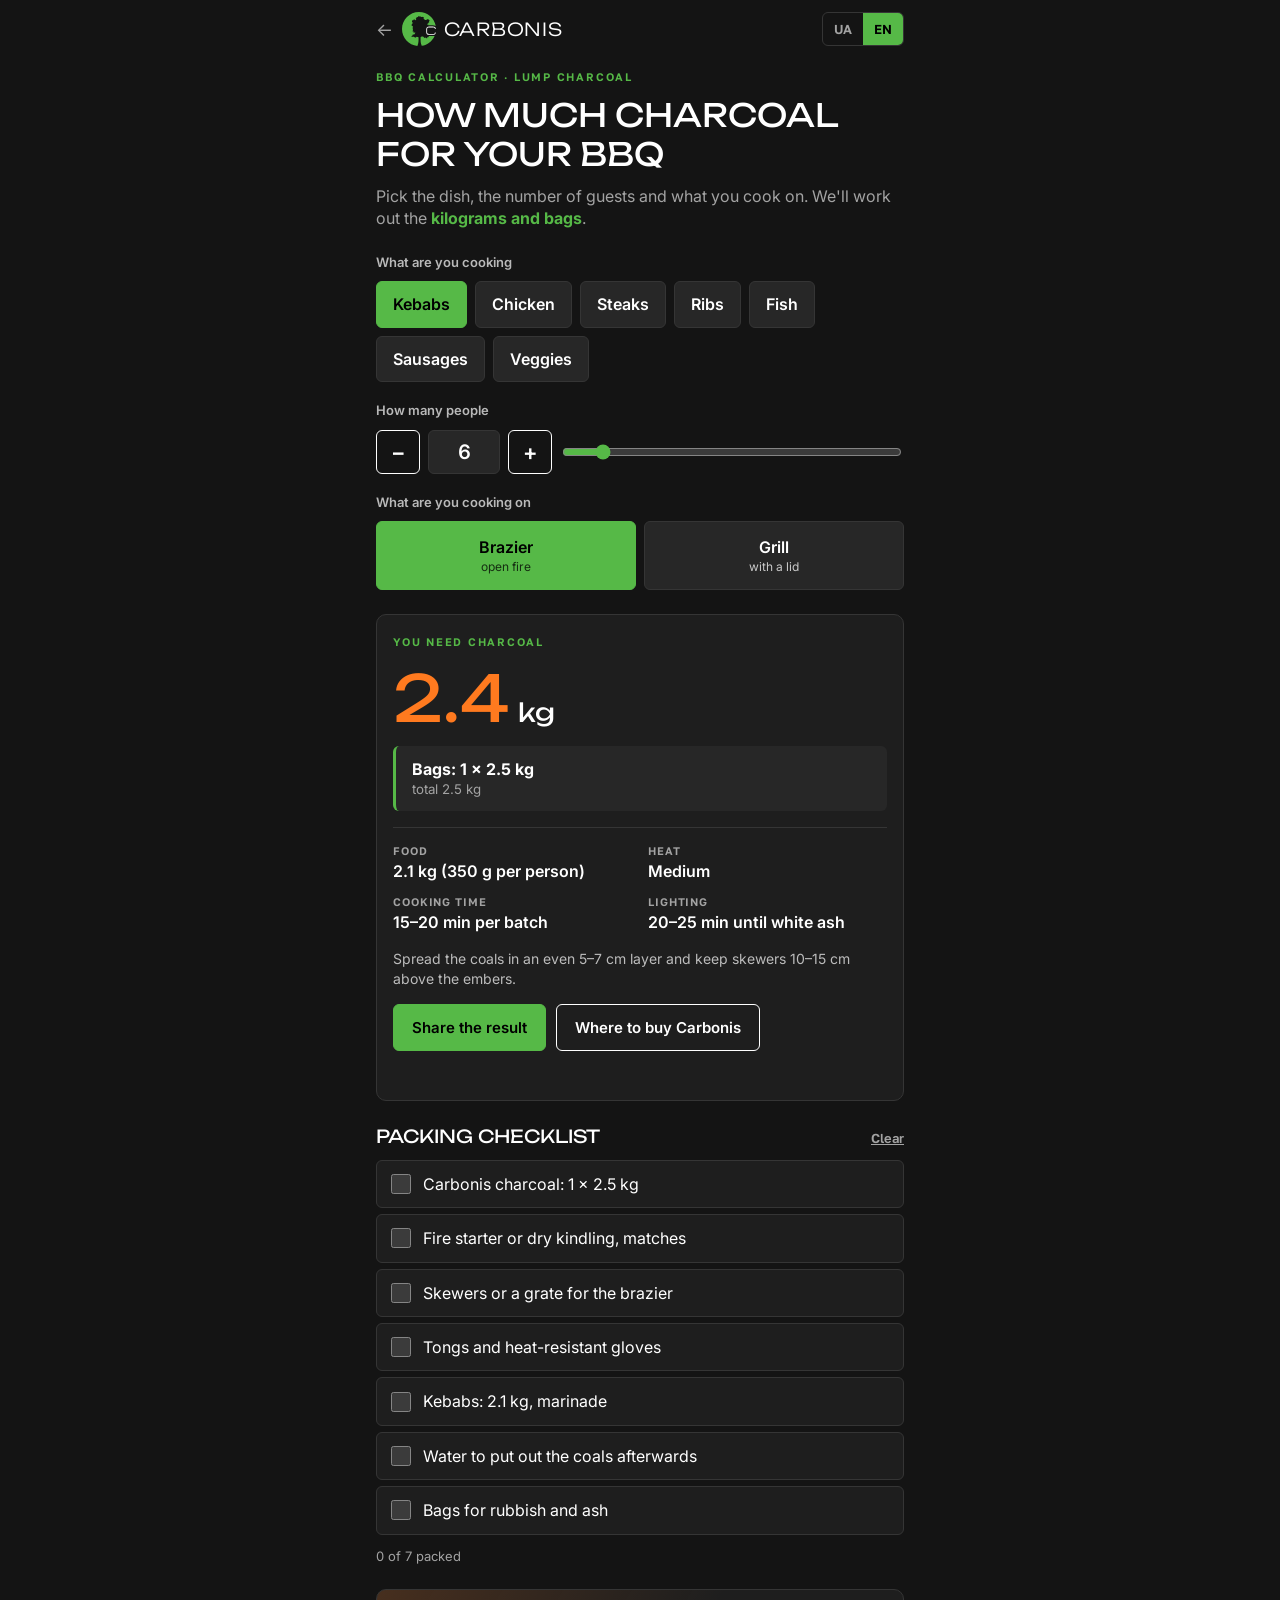
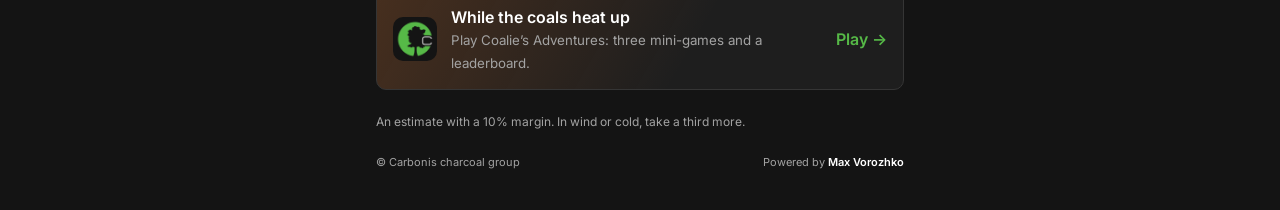
==== calculator/index.html @ e16a4e19 "Carbonis BBQ hub: calculator, three games, UA/EN, PWA and analytics - Hub page with the BBQ calculat" ====
<!doctype html>
<html lang="uk">
<head>
<meta charset="utf-8">
<meta name="viewport" content="width=device-width,initial-scale=1,viewport-fit=cover">
<title>BBQ-калькулятор Carbonis</title>
<meta name="description" content="Скільки деревного вугілля взяти на BBQ: кілограми, мішки Carbonis, жар, час і список, що взяти з собою.">
<meta name="theme-color" content="#141414">
<link rel="manifest" href="../manifest.webmanifest">
<link rel="icon" type="image/png" href="../assets/icons/favicon-64.png">
<link rel="apple-touch-icon" href="../assets/icons/apple-touch-icon.png">
<meta name="apple-mobile-web-app-capable" content="yes">
<meta name="apple-mobile-web-app-status-bar-style" content="black-translucent">
<meta name="apple-mobile-web-app-title" content="Carbonis BBQ">
<link rel="preconnect" href="https://fonts.googleapis.com">
<link rel="preconnect" href="https://fonts.gstatic.com" crossorigin>
<link rel="stylesheet" href="https://fonts.googleapis.com/css2?family=Inter:wght@400;500;600;700&family=Golos+Text:wght@400;600&family=Unbounded:wght@300;400&display=swap">
<style>
/* Carbonis design system: dark grill at night. One column: three questions, one answer card, then actions and a packing checklist.
   Single dark theme by choice (brand). */
:root {
  color-scheme: dark;
  --surface-page: #141414;
  --surface-card: #1e1e1e;
  --surface-raised: #272727;
  --line: #353535;
  --ink: #ffffff;
  --ink-soft: rgba(255, 255, 255, 0.7);
  --ink-muted: #a3a3a3;
  --brand-green: #56b947;
  --on-brand: #000000;
  --ember: #ff7a1f;
  --font-display: Unbounded, "Arial Black", sans-serif;
  --font-sans: Inter, "Golos Text", system-ui, sans-serif;
  --font-label: "Golos Text", system-ui, sans-serif;
  --radius-sm: 6px;
  --radius-md: 10px;
}
* { box-sizing: border-box; }
html, body { margin: 0; }
[hidden] { display: none !important; }
body { background: var(--surface-page); color: var(--ink); font: 400 16px/1.4 var(--font-sans); -webkit-tap-highlight-color: transparent; }
.wrap { max-width: 560px; margin: 0 auto; padding: calc(12px + env(safe-area-inset-top, 0px)) max(16px, env(safe-area-inset-right, 0px)) calc(40px + env(safe-area-inset-bottom, 0px)) max(16px, env(safe-area-inset-left, 0px)); display: flex; flex-direction: column; gap: 24px; }
.topbar { display: flex; align-items: center; gap: 10px; }
.back { display: inline-flex; align-items: center; gap: 8px; color: var(--ink); text-decoration: none; font: 300 18px var(--font-display); letter-spacing: .04em; }
.back img { width: 34px; height: 34px; }
.back span.arrow { font: 400 18px var(--font-sans); color: var(--ink-muted); }
.sp { flex: 1; }
.lang-switch { display: flex; border: 1px solid var(--line); border-radius: var(--radius-sm); overflow: hidden; }
.lang-switch button { appearance: none; background: transparent; border: 0; color: var(--ink-muted); font: 600 13px var(--font-label); padding: 8px 11px; cursor: pointer; }
.lang-switch button[aria-pressed="true"] { background: var(--brand-green); color: var(--on-brand); }
.head { display: flex; flex-direction: column; gap: 12px; }
.eyebrow { margin: 0; color: var(--brand-green); font: 600 11px/1.3 var(--font-label); letter-spacing: 0.16em; text-transform: uppercase; }
h1 { margin: 0; font: 400 clamp(26px, 7vw, 32px)/1.2 var(--font-display); text-transform: uppercase; text-wrap: balance; }
h2 { margin: 0; font: 400 18px/1.25 var(--font-display); text-transform: uppercase; }
.lead { margin: 0; color: var(--ink-muted); }
.lead b { color: var(--brand-green); }
form { display: flex; flex-direction: column; gap: 20px; }
fieldset { border: 0; padding: 0; margin: 0; min-width: 0; }
legend, .label { display: block; padding: 0; margin-bottom: 10px; font: 600 13px/1.35 var(--font-sans); color: var(--ink-soft); }
.chips { display: flex; flex-wrap: wrap; gap: 8px; }
.chips input, .seg input { position: absolute; opacity: 0; pointer-events: none; }
.chips label, .seg label { display: block; padding: 11px 16px; border: 1px solid var(--line); border-radius: var(--radius-sm); background: var(--surface-raised); font-weight: 600; cursor: pointer; user-select: none; }
.chips label:hover, .seg label:hover { border-color: var(--brand-green); }
.chips input:checked + label, .seg input:checked + label { background: var(--brand-green); border-color: var(--brand-green); color: var(--on-brand); }
.chips input:focus-visible + label, .seg input:focus-visible + label, button:focus-visible, a:focus-visible, input[type="range"]:focus-visible { outline: 2px solid var(--ink); outline-offset: 2px; }
input[type="number"]:focus-visible { outline: 2px solid var(--brand-green); outline-offset: 0; border-color: var(--brand-green); }
.seg { display: grid; grid-template-columns: 1fr 1fr; gap: 8px; }
.seg label { text-align: center; padding: 14px 10px; }
.seg small { display: block; font-weight: 400; font-size: 12px; opacity: 0.75; }
.people { display: flex; align-items: center; gap: 8px; }
.people button { width: 44px; height: 44px; flex: none; border: 1px solid var(--ink); border-radius: var(--radius-sm); background: transparent; color: var(--ink); font: 600 22px var(--font-sans); cursor: pointer; }
.people button:hover { background: var(--ink); color: var(--surface-page); }
.people input[type="number"] { width: 72px; height: 44px; flex: none; border: 1px solid var(--line); border-radius: var(--radius-sm); background: var(--surface-raised); color: var(--ink); font: 600 20px var(--font-sans); font-variant-numeric: tabular-nums; text-align: center; -moz-appearance: textfield; }
.people input[type="number"]::-webkit-outer-spin-button, .people input[type="number"]::-webkit-inner-spin-button { -webkit-appearance: none; margin: 0; }
.people input[type="range"] { flex: 1; min-width: 0; accent-color: var(--brand-green); }
.result { background: var(--surface-card); border: 1px solid var(--line); border-radius: var(--radius-md); padding: 20px 16px; display: flex; flex-direction: column; gap: 16px; }
.kg { margin: 0; font: 400 clamp(48px, 15vw, 64px)/1 var(--font-display); color: var(--ember); font-variant-numeric: tabular-nums; }
.kg b { font-weight: 400; }
.kg span { font-size: 0.4em; color: var(--ink); margin-left: 8px; }
.bags { margin: 0; padding: 12px 16px; border-radius: var(--radius-sm); background: var(--surface-raised); border-left: 3px solid var(--brand-green); font-weight: 700; }
.bags small { display: block; font-weight: 400; color: var(--ink-muted); }
.facts { display: grid; grid-template-columns: 1fr 1fr; gap: 12px 16px; margin: 0; padding-top: 16px; border-top: 1px solid var(--line); }
.facts div { min-width: 0; }
.facts dt { font: 600 11px/1.3 var(--font-label); letter-spacing: 0.08em; text-transform: uppercase; color: var(--ink-muted); margin-bottom: 2px; }
.facts dd { margin: 0; font-weight: 600; overflow-wrap: anywhere; }
.tip { margin: 0; font-size: 14px; color: var(--ink-soft); }
.actions { display: flex; flex-wrap: wrap; gap: 10px; }
.btn { display: inline-flex; align-items: center; justify-content: center; gap: 8px; border: 1px solid var(--brand-green); border-radius: var(--radius-sm); padding: 13px 18px; font: 600 15px var(--font-sans); text-decoration: none; color: var(--on-brand); background: var(--brand-green); cursor: pointer; }
.btn:hover { background: #68cc59; }
.btn.ghost { background: transparent; color: var(--ink); border-color: var(--ink); }
.btn.ghost:hover { background: rgba(255, 255, 255, .08); }
.toast { margin: 0; font-size: 13px; color: var(--brand-green); min-height: 1em; }
.check { display: flex; flex-direction: column; gap: 12px; }
.check .row { display: flex; align-items: baseline; justify-content: space-between; gap: 12px; }
.check .reset { appearance: none; background: none; border: 0; color: var(--ink-muted); font: 600 13px var(--font-label); text-decoration: underline; cursor: pointer; padding: 0; }
.check ul { list-style: none; margin: 0; padding: 0; display: flex; flex-direction: column; gap: 6px; }
.check li label { display: flex; align-items: center; gap: 12px; padding: 12px 14px; border: 1px solid var(--line); border-radius: var(--radius-sm); background: var(--surface-card); cursor: pointer; }
.check li input { width: 20px; height: 20px; flex: none; accent-color: var(--brand-green); margin: 0; }
.check li span { min-width: 0; overflow-wrap: anywhere; }
.check li input:checked + span { color: var(--ink-muted); text-decoration: line-through; }
.check .count { margin: 0; font-size: 13px; color: var(--ink-muted); }
.promo { display: flex; gap: 14px; align-items: center; padding: 16px; border: 1px solid var(--line); border-radius: var(--radius-md); background: linear-gradient(120deg, rgba(255, 122, 31, .18), rgba(255, 122, 31, 0) 60%), var(--surface-card); text-decoration: none; color: var(--ink); }
.promo:hover { border-color: var(--brand-green); }
.promo b { display: block; font-weight: 600; }
.promo small { color: var(--ink-muted); }
.promo .arrow { margin-left: auto; color: var(--brand-green); font-weight: 600; flex: none; }
.note { margin: 0; font-size: 12px; color: var(--ink-muted); }
.foot { margin: 0; font-size: 11px; color: var(--ink-muted); display: flex; flex-wrap: wrap; gap: 6px 16px; justify-content: space-between; }
.foot b { color: var(--ink); font-weight: 600; }
@media (max-width: 380px) { .facts { grid-template-columns: 1fr; } }
</style>
</head>
<body>
<main class="wrap">
  <div class="topbar">
    <a class="back" href="../" data-i18n-aria="home"><span class="arrow">←</span><img src="../assets/icons/badge.svg" alt="" width="34" height="34">CARBONIS</a>
    <div class="sp"></div>
    <div class="lang-switch" data-lang-switch></div>
  </div>

  <header class="head">
    <p class="eyebrow" data-i18n="eyebrow">BBQ-калькулятор · деревне вугілля</p>
    <h1 data-i18n="h1">Скільки вугілля взяти на BBQ</h1>
    <p class="lead" data-i18n-html="lead">Оберіть страву, кількість гостей і на чому готуєте. Ми порахуємо <b>кілограми і мішки</b>.</p>
  </header>

  <form id="calc" novalidate>
    <fieldset>
      <legend data-i18n="qDish">Що готуєте</legend>
      <div class="chips" id="dishes"></div>
    </fieldset>

    <div>
      <label class="label" for="people" data-i18n="qPeople">Скільки людей</label>
      <div class="people">
        <button type="button" id="minus" data-i18n-aria="less">−</button>
        <input type="number" id="people" min="1" max="50" value="6" inputmode="numeric">
        <button type="button" id="plus" data-i18n-aria="more">+</button>
        <input type="range" id="peopleRange" min="1" max="50" value="6" data-i18n-aria="qPeople">
      </div>
    </div>

    <fieldset>
      <legend data-i18n="qDevice">На чому готуєте</legend>
      <div class="seg">
        <div>
          <input type="radio" name="device" id="dev-mangal" value="mangal" checked>
          <label for="dev-mangal"><span data-i18n="mangal">Мангал</span><small data-i18n="mangalSub">відкритий жар</small></label>
        </div>
        <div>
          <input type="radio" name="device" id="dev-grill" value="grill">
          <label for="dev-grill"><span data-i18n="grill">Гриль</span><small data-i18n="grillSub">з кришкою</small></label>
        </div>
      </div>
    </fieldset>
  </form>

  <section class="result" aria-live="polite">
    <p class="eyebrow" data-i18n="need">Вам потрібно вугілля</p>
    <p class="kg"><b id="kg">0</b><span data-i18n="kgUnit">кг</span></p>
    <p class="bags"><span id="bags"></span><small id="bagsNote"></small></p>
    <dl class="facts">
      <div><dt data-i18n="fFood">Продуктів</dt><dd id="food"></dd></div>
      <div><dt data-i18n="fHeat">Жар</dt><dd id="heat"></dd></div>
      <div><dt data-i18n="fTime">Час готування</dt><dd id="time"></dd></div>
      <div><dt data-i18n="fLight">Розпал</dt><dd data-i18n="lightVal">20–25 хв до білого попелу</dd></div>
    </dl>
    <p class="tip" id="tip"></p>
    <div class="actions">
      <button type="button" class="btn" id="share" data-i18n="share">Поділитися розрахунком</button>
      <a class="btn ghost" id="buy" href="https://carbonis.com.ua/" target="_blank" rel="noopener" data-i18n="buy">Де купити Carbonis</a>
    </div>
    <p class="toast" id="toast" role="status"></p>
  </section>

  <section class="check" aria-labelledby="checkTitle">
    <div class="row">
      <h2 id="checkTitle" data-i18n="checkTitle">Що взяти з собою</h2>
      <button type="button" class="reset" id="checkReset" data-i18n="checkReset">Очистити</button>
    </div>
    <ul id="checklist"></ul>
    <p class="count" id="checkCount"></p>
  </section>

  <a class="promo" href="../game/">
    <img src="../assets/icons/icon-192.png" alt="" width="44" height="44" style="border-radius:10px">
    <span><b data-i18n="promoTitle">Поки розгорається жар</b><small data-i18n="promoTxt">Пограйте в «Пригоди Вуглинки»: три міні-гри і рейтинг гравців.</small></span>
    <span class="arrow" data-i18n="promoGo">Грати →</span>
  </a>

  <p class="note" data-i18n="note">Розрахунок орієнтовний, із запасом 10%. У вітер і холод беріть на третину більше.</p>
  <p class="foot"><span>© Carbonis charcoal group</span><span>Powered by <b>Max Vorozhko</b></span></p>
</main>

<script src="../js/common.js"></script>
<script>
(function () {
  'use strict';
  var C = window.Carbonis, t = C.t;

  // ---- Налаштування: усі норми та коефіцієнти тут ----
  var CONFIG = {
    reserve: 1.1,            // запас 10%
    bags: [10, 4, 2.5],      // фасування Carbonis, кг
    devices: {
      mangal: { k: 1.0,  min: 1.5, tip: { uk: "Розкладіть вугілля рівним шаром 5–7 см, шампури тримайте на висоті 10–15 см над жаром.", en: "Spread the coals in an even 5–7 cm layer and keep skewers 10–15 cm above the embers." } },
      grill:  { k: 0.75, min: 1.0, tip: { uk: "Зробіть дві зони: вугілля з одного боку, порожньо з іншого. Кришка береже жар і вугілля.", en: "Set up two zones: coals on one side, empty on the other. The lid saves heat and charcoal." } }
    },
    // portion: кг сирого продукту на людину; k: кг вугілля на 1 кг продукту (для мангала)
    dishes: [
      { id: "shashlik", name: { uk: "Шашлик", en: "Kebabs" },     portion: 0.35, k: 1.0, heat: { uk: "Середній", en: "Medium" },             time: { uk: "15–20 хв на партію", en: "15–20 min per batch" } },
      { id: "chicken",  name: { uk: "Курка", en: "Chicken" },     portion: 0.40, k: 1.0, heat: { uk: "Середній", en: "Medium" },             time: { uk: "25–35 хв", en: "25–35 min" } },
      { id: "steak",    name: { uk: "Стейки", en: "Steaks" },     portion: 0.30, k: 0.9, heat: { uk: "Сильний", en: "High" },                time: { uk: "6–10 хв", en: "6–10 min" } },
      { id: "ribs",     name: { uk: "Реберця", en: "Ribs" },      portion: 0.45, k: 1.5, heat: { uk: "Слабкий, довго", en: "Low and slow" }, time: { uk: "1,5–2 год", en: "1.5–2 h" } },
      { id: "fish",     name: { uk: "Риба", en: "Fish" },         portion: 0.35, k: 0.7, heat: { uk: "Середній", en: "Medium" },             time: { uk: "10–15 хв", en: "10–15 min" } },
      { id: "sausage",  name: { uk: "Ковбаски", en: "Sausages" }, portion: 0.25, k: 0.6, heat: { uk: "Середній", en: "Medium" },             time: { uk: "10–12 хв", en: "10–12 min" } },
      { id: "veg",      name: { uk: "Овочі", en: "Veggies" },     portion: 0.30, k: 0.5, heat: { uk: "Слабкий", en: "Low" },                 time: { uk: "8–12 хв", en: "8–12 min" } }
    ]
  };

  var DICT = {
    home: { uk: "На головну", en: "Home" },
    eyebrow: { uk: "BBQ-калькулятор · деревне вугілля", en: "BBQ calculator · lump charcoal" },
    h1: { uk: "Скільки вугілля взяти на BBQ", en: "How much charcoal for your BBQ" },
    lead: { uk: "Оберіть страву, кількість гостей і на чому готуєте. Ми порахуємо <b>кілограми і мішки</b>.", en: "Pick the dish, the number of guests and what you cook on. We'll work out the <b>kilograms and bags</b>." },
    qDish: { uk: "Що готуєте", en: "What are you cooking" },
    qPeople: { uk: "Скільки людей", en: "How many people" },
    less: { uk: "Менше людей", en: "Fewer people" },
    more: { uk: "Більше людей", en: "More people" },
    qDevice: { uk: "На чому готуєте", en: "What are you cooking on" },
    mangal: { uk: "Мангал", en: "Brazier" }, mangalSub: { uk: "відкритий жар", en: "open fire" },
    grill: { uk: "Гриль", en: "Grill" }, grillSub: { uk: "з кришкою", en: "with a lid" },
    need: { uk: "Вам потрібно вугілля", en: "You need charcoal" },
    kgUnit: { uk: "кг", en: "kg" },
    fFood: { uk: "Продуктів", en: "Food" }, fHeat: { uk: "Жар", en: "Heat" }, fTime: { uk: "Час готування", en: "Cooking time" }, fLight: { uk: "Розпал", en: "Lighting" },
    lightVal: { uk: "20–25 хв до білого попелу", en: "20–25 min until white ash" },
    share: { uk: "Поділитися розрахунком", en: "Share the result" },
    buy: { uk: "Де купити Carbonis", en: "Where to buy Carbonis" },
    copied: { uk: "Посилання скопійовано. Надішліть його друзям.", en: "Link copied. Send it to your friends." },
    copyFail: { uk: "Не вдалося скопіювати. Скопіюйте адресу сторінки вручну.", en: "Couldn't copy. Copy the page address manually." },
    checkTitle: { uk: "Що взяти з собою", en: "Packing checklist" },
    checkReset: { uk: "Очистити", en: "Clear" },
    promoTitle: { uk: "Поки розгорається жар", en: "While the coals heat up" },
    promoTxt: { uk: "Пограйте в «Пригоди Вуглинки»: три міні-гри і рейтинг гравців.", en: "Play Coalie’s Adventures: three mini-games and a leaderboard." },
    promoGo: { uk: "Грати →", en: "Play →" },
    note: { uk: "Розрахунок орієнтовний, із запасом 10%. У вітер і холод беріть на третину більше.", en: "An estimate with a 10% margin. In wind or cold, take a third more." }
  };

  // Список «що взяти»: id стабільні, щоб галочки зберігалися між візитами
  function checklistItems(r, deviceId, dish) {
    var items = [
      { id: "coal", text: { uk: "Вугілля Carbonis: " + bagText(r, "uk"), en: "Carbonis charcoal: " + bagText(r, "en") } },
      { id: "starter", text: { uk: "Розпалювач або сухі тріски, сірники", en: "Fire starter or dry kindling, matches" } },
      deviceId === "mangal"
        ? { id: "skewers", text: { uk: "Шампури або решітка для мангала", en: "Skewers or a grate for the brazier" } }
        : { id: "grate", text: { uk: "Щітка для решітки гриля", en: "Grill grate brush" } },
      { id: "tongs", text: { uk: "Щипці й термостійкі рукавиці", en: "Tongs and heat-resistant gloves" } },
      { id: "food", text: { uk: t(dish.name) + ": " + fmt(r.food, 1) + " кг, маринад", en: t(dish.name) + ": " + fmt(r.food, 1) + " kg, marinade" } }
    ];
    if (dish.id === "steak" || dish.id === "chicken" || dish.id === "ribs") items.push({ id: "thermo", text: { uk: "Термометр для м'яса", en: "Meat thermometer" } });
    items.push({ id: "water", text: { uk: "Вода, щоб загасити жар після готування", en: "Water to put out the coals afterwards" } });
    items.push({ id: "bags", text: { uk: "Пакети для сміття й попелу", en: "Bags for rubbish and ash" } });
    return items;
  }

  function fmt(n, digits) {
    var s = n.toFixed(digits);
    return C.lang === "en" ? s : s.replace(".", ",");
  }

  // Мішки, що покривають потребу: мінімум надлишку, але без купи дрібних мішків
  function pickBags(need) {
    var sizes = CONFIG.bags, best = null;
    var maxBig = Math.ceil(need / sizes[0]);
    for (var a = 0; a <= maxBig; a++) {
      for (var b = 0; b <= 3; b++) {
        for (var c = 0; c <= 4; c++) {
          var total = a * sizes[0] + b * sizes[1] + c * sizes[2];
          var count = a + b + c;
          if (count === 0 || total < need - 1e-9) continue;
          var score = total + 0.5 * count; // зайвий мішок "коштує" як 0,5 кг надлишку
          if (!best || score < best.score - 1e-9) {
            best = { total: total, count: count, counts: [a, b, c], score: score };
          }
        }
      }
    }
    return best;
  }

  function calculate(dish, people, deviceId) {
    var device = CONFIG.devices[deviceId];
    var food = dish.portion * people;
    var raw = Math.max(device.min, food * dish.k * device.k);
    var need = Math.ceil(raw * CONFIG.reserve * 10) / 10;
    return { food: food, need: need, bags: pickBags(need), device: device };
  }

  function bagText(r, l) {
    var kg = l === "en" ? " kg" : " кг", parts = [];
    r.bags.counts.forEach(function (n, i) {
      if (n > 0) {
        var s = String(CONFIG.bags[i]);
        parts.push(n + " × " + (l === "en" ? s : s.replace(".", ",")) + kg);
      }
    });
    return parts.join(" + ");
  }

  var dishesEl = document.getElementById("dishes");
  CONFIG.dishes.forEach(function (d, i) {
    var wrap = document.createElement("div");
    var input = document.createElement("input");
    input.type = "radio"; input.name = "dish"; input.id = "dish-" + d.id; input.value = d.id;
    if (i === 0) input.checked = true;
    var label = document.createElement("label");
    label.htmlFor = input.id; label.dataset.dish = d.id;
    wrap.appendChild(input); wrap.appendChild(label);
    dishesEl.appendChild(wrap);
  });

  var peopleEl = document.getElementById("people");
  var rangeEl = document.getElementById("peopleRange");

  // Стан із посилання: ?dish=steak&people=8&device=grill
  (function fromUrl() {
    var q = new URLSearchParams(location.search);
    var d = q.get("dish"), p = parseInt(q.get("people"), 10), dev = q.get("device");
    if (d && document.getElementById("dish-" + d)) document.getElementById("dish-" + d).checked = true;
    if (!isNaN(p)) { p = Math.min(50, Math.max(1, p)); peopleEl.value = p; rangeEl.value = p; }
    if (dev && document.getElementById("dev-" + dev)) document.getElementById("dev-" + dev).checked = true;
  })();

  function getPeople() {
    var n = parseInt(peopleEl.value, 10);
    if (isNaN(n)) n = 1;
    return Math.min(50, Math.max(1, n));
  }
  function state() {
    var dishId = document.querySelector('input[name="dish"]:checked').value;
    var deviceId = document.querySelector('input[name="device"]:checked').value;
    return { dishId: dishId, deviceId: deviceId, people: getPeople(), dish: CONFIG.dishes.filter(function (d) { return d.id === dishId; })[0] };
  }

  var checked = C.store.get("calc.checked", {});
  function renderChecklist(r, s) {
    var ul = document.getElementById("checklist");
    ul.textContent = "";
    var items = checklistItems(r, s.deviceId, s.dish), done = 0;
    items.forEach(function (it) {
      var li = document.createElement("li"), label = document.createElement("label"), box = document.createElement("input"), span = document.createElement("span");
      box.type = "checkbox"; box.checked = !!checked[it.id]; if (box.checked) done++;
      box.addEventListener("change", function () { checked[it.id] = box.checked; C.store.set("calc.checked", checked); render(); });
      span.textContent = t(it.text);
      label.appendChild(box); label.appendChild(span); li.appendChild(label); ul.appendChild(li);
    });
    document.getElementById("checkCount").textContent = C.lang === "en"
      ? done + " of " + items.length + " packed"
      : "Зібрано " + done + " з " + items.length;
  }

  function render() {
    var s = state(), r = calculate(s.dish, s.people, s.deviceId);
    document.querySelectorAll("#dishes label").forEach(function (l) {
      l.textContent = t(CONFIG.dishes.filter(function (d) { return d.id === l.dataset.dish; })[0].name);
    });
    document.getElementById("kg").textContent = fmt(r.need, 1);
    document.getElementById("bags").textContent = (C.lang === "en" ? "Bags: " : "Мішки: ") + bagText(r, C.lang);
    var tot = r.bags.total, totS = tot % 1 ? fmt(tot, 1) : String(tot);
    document.getElementById("bagsNote").textContent = C.lang === "en" ? "total " + totS + " kg" : "разом " + totS + " кг";
    document.getElementById("food").textContent = C.lang === "en"
      ? fmt(r.food, 1) + " kg (" + Math.round(s.dish.portion * 1000) + " g per person)"
      : fmt(r.food, 1) + " кг (" + Math.round(s.dish.portion * 1000) + " г на людину)";
    document.getElementById("heat").textContent = t(s.dish.heat);
    document.getElementById("time").textContent = t(s.dish.time);
    document.getElementById("tip").textContent = t(r.device.tip);
    renderChecklist(r, s);
    // Адреса сторінки = поточний розрахунок, щоб ним було легко поділитися
    var q = new URLSearchParams({ dish: s.dishId, people: String(s.people), device: s.deviceId });
    history.replaceState(null, "", "?" + q.toString());
    lastText = (C.lang === "en"
      ? "Carbonis BBQ: " + t(s.dish.name) + " for " + s.people + " people needs " + fmt(r.need, 1) + " kg of charcoal (" + bagText(r, "en") + ")."
      : "Carbonis BBQ: " + t(s.dish.name).toLowerCase() + " на " + s.people + " осіб, потрібно " + fmt(r.need, 1) + " кг вугілля (" + bagText(r, "uk") + ").");
  }
  var lastText = "";

  function setPeople(n) {
    n = Math.min(50, Math.max(1, n));
    peopleEl.value = n; rangeEl.value = n;
    render();
  }

  document.getElementById("minus").addEventListener("click", function () { setPeople(getPeople() - 1); });
  document.getElementById("plus").addEventListener("click", function () { setPeople(getPeople() + 1); });
  rangeEl.addEventListener("input", function () { setPeople(parseInt(rangeEl.value, 10)); });
  peopleEl.addEventListener("input", function () { rangeEl.value = getPeople(); render(); });
  peopleEl.addEventListener("blur", function () { setPeople(getPeople()); });
  document.getElementById("calc").addEventListener("change", render);
  document.getElementById("calc").addEventListener("submit", function (e) { e.preventDefault(); });

  var toast = document.getElementById("toast"), toastTimer = 0;
  function say(msg) { toast.textContent = msg; clearTimeout(toastTimer); toastTimer = setTimeout(function () { toast.textContent = ""; }, 4000); }
  document.getElementById("share").addEventListener("click", function () {
    var url = location.href;
    C.event("calc-share", "Калькулятор: поділились");
    if (navigator.share) {
      navigator.share({ title: "Carbonis BBQ", text: lastText, url: url }).catch(function () {});
      return;
    }
    if (navigator.clipboard && navigator.clipboard.writeText) {
      navigator.clipboard.writeText(lastText + " " + url).then(function () { say(t(DICT.copied)); }, function () { say(t(DICT.copyFail)); });
    } else say(t(DICT.copyFail));
  });
  document.getElementById("buy").addEventListener("click", function () { C.event("calc-buy", "Калькулятор: де купити"); });
  document.getElementById("checkReset").addEventListener("click", function () { checked = {}; C.store.set("calc.checked", checked); render(); });

  function paint() {
    C.applyDict(DICT);
    document.title = C.lang === "en" ? "Carbonis BBQ calculator" : "BBQ-калькулятор Carbonis";
    document.getElementById("buy").href = C.siteUrl();
    render();
  }
  C.onLang(paint);
  paint();
  C.autoOfferInstall = true;
  setTimeout(function () { C.offerInstall(); }, 8000);
})();
</script>
</body>
</html>
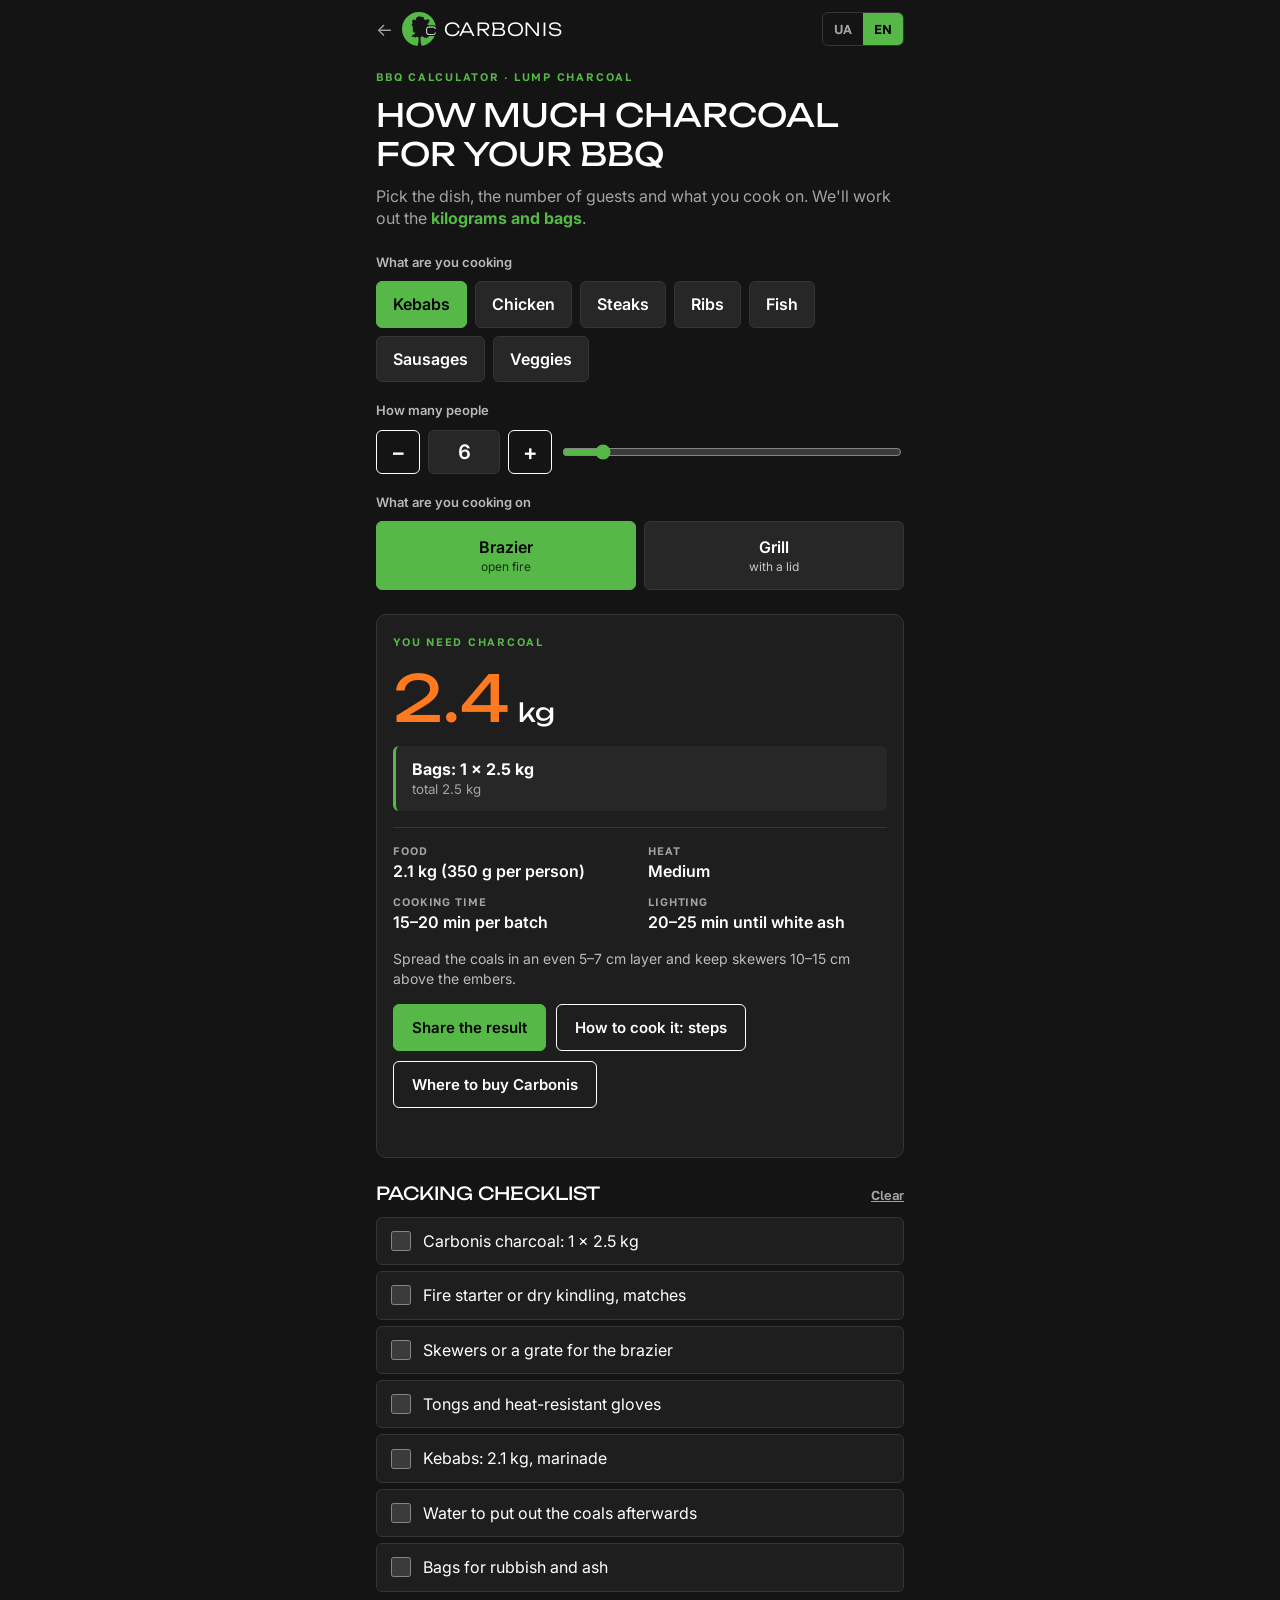
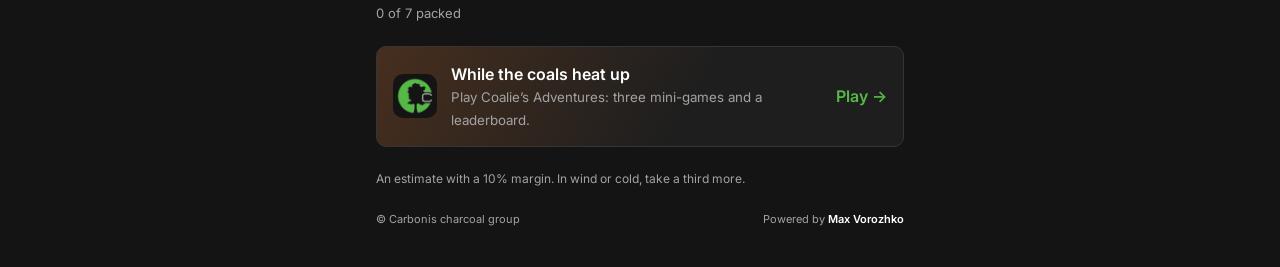
==== commit fee0ec71: "Add cooking guide: step-by-step kamado and brazier instructions - guide/: pick a dish and grill, get" ====
--- a/calculator/index.html
+++ b/calculator/index.html
@@ -169,6 +169,7 @@
     <p class="tip" id="tip"></p>
     <div class="actions">
       <button type="button" class="btn" id="share" data-i18n="share">Поділитися розрахунком</button>
+      <a class="btn ghost" id="howto" href="../guide/" data-i18n="howto">Як приготувати: кроки</a>
       <a class="btn ghost" id="buy" href="https://carbonis.com.ua/" target="_blank" rel="noopener" data-i18n="buy">Де купити Carbonis</a>
     </div>
     <p class="toast" id="toast" role="status"></p>
@@ -237,6 +238,7 @@
     lightVal: { uk: "20–25 хв до білого попелу", en: "20–25 min until white ash" },
     share: { uk: "Поділитися розрахунком", en: "Share the result" },
     buy: { uk: "Де купити Carbonis", en: "Where to buy Carbonis" },
+    howto: { uk: "Як приготувати: кроки", en: "How to cook it: steps" },
     copied: { uk: "Посилання скопійовано. Надішліть його друзям.", en: "Link copied. Send it to your friends." },
     copyFail: { uk: "Не вдалося скопіювати. Скопіюйте адресу сторінки вручну.", en: "Couldn't copy. Copy the page address manually." },
     checkTitle: { uk: "Що взяти з собою", en: "Packing checklist" },
@@ -376,6 +378,7 @@
     document.getElementById("time").textContent = t(s.dish.time);
     document.getElementById("tip").textContent = t(r.device.tip);
     renderChecklist(r, s);
+    document.getElementById("howto").href = "../guide/?dish=" + s.dishId + "&device=" + (s.deviceId === "grill" ? "kamado" : "mangal");
     // Адреса сторінки = поточний розрахунок, щоб ним було легко поділитися
     var q = new URLSearchParams({ dish: s.dishId, people: String(s.people), device: s.deviceId });
     history.replaceState(null, "", "?" + q.toString());
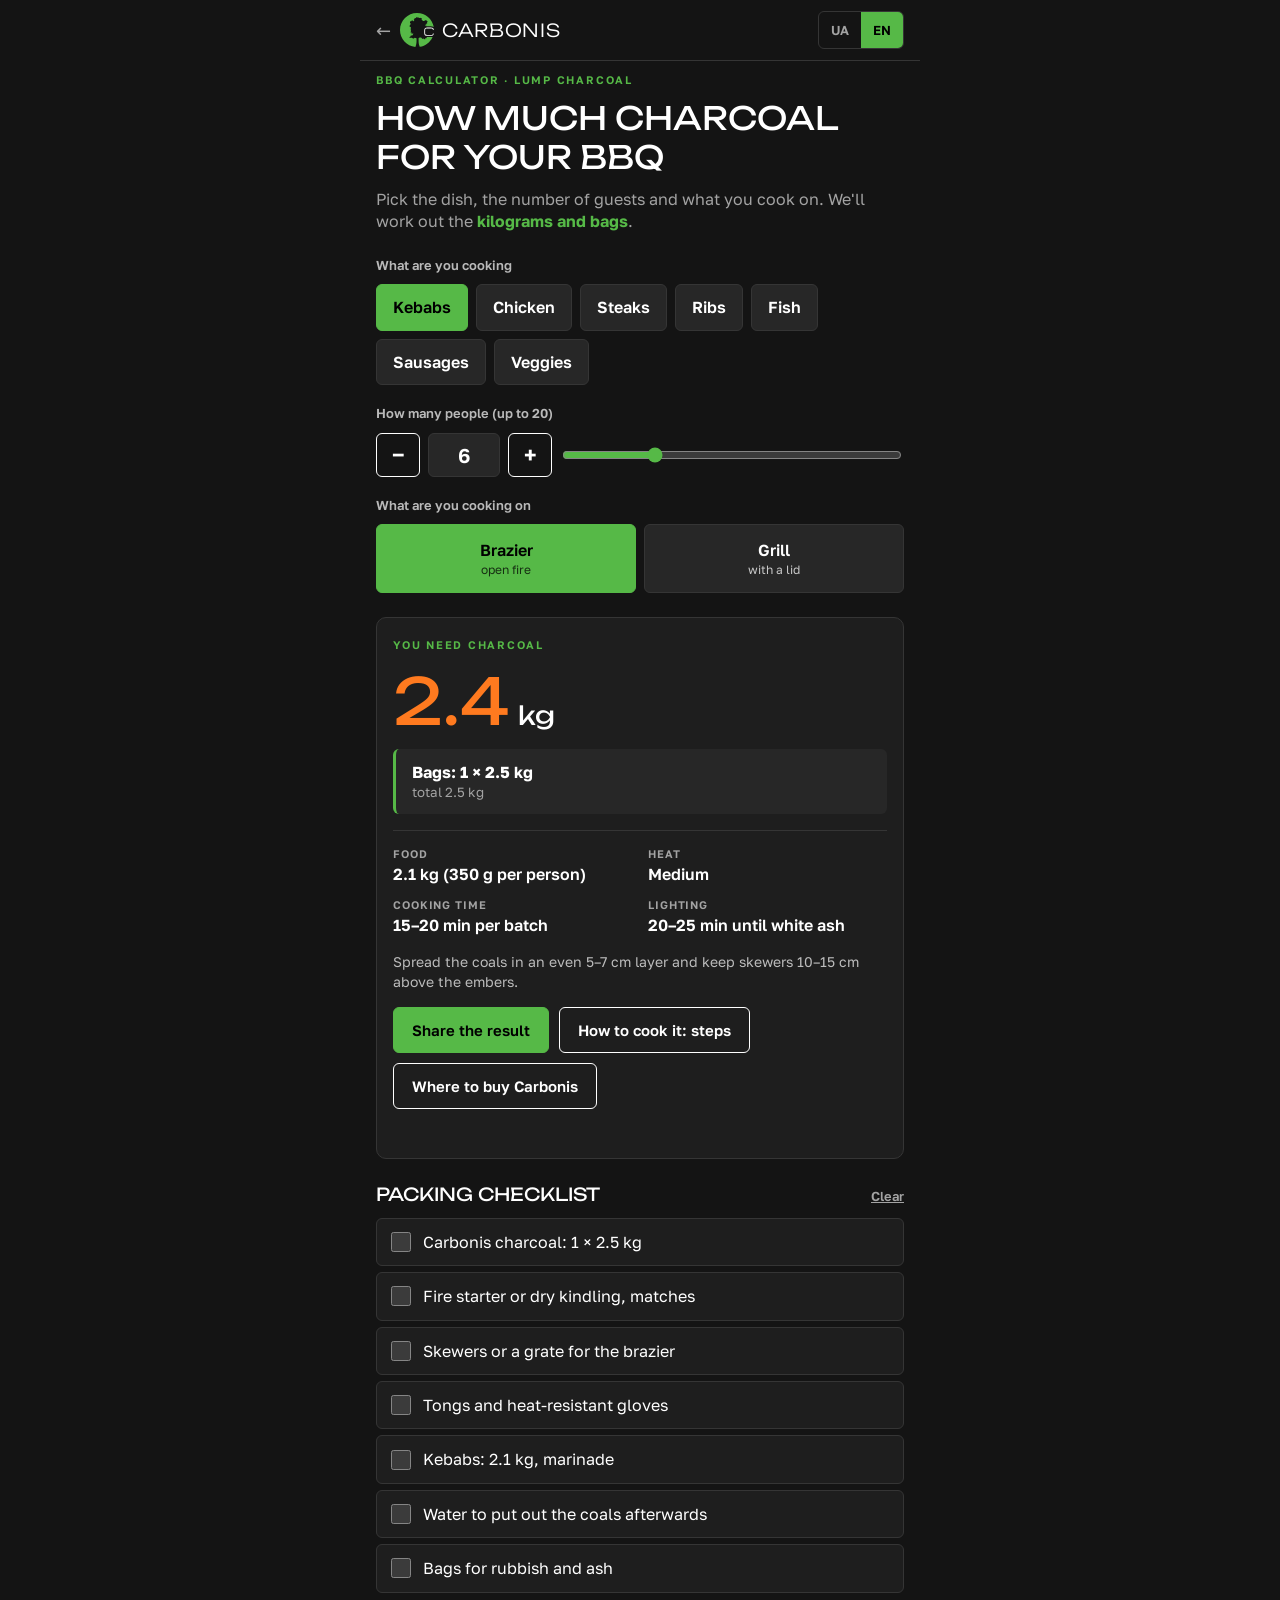
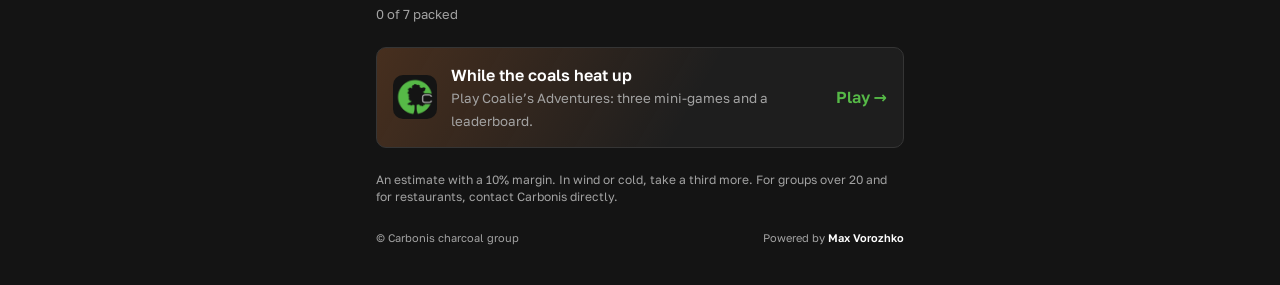
==== commit 5224373c: "Simplify front page to a section menu; cap calculator at 20; phone layout fixes - Front page: three " ====
--- a/calculator/index.html
+++ b/calculator/index.html
@@ -10,11 +10,9 @@
 <link rel="icon" type="image/png" href="../assets/icons/favicon-64.png">
 <link rel="apple-touch-icon" href="../assets/icons/apple-touch-icon.png">
 <meta name="apple-mobile-web-app-capable" content="yes">
-<meta name="apple-mobile-web-app-status-bar-style" content="black-translucent">
+<meta name="apple-mobile-web-app-status-bar-style" content="black">
 <meta name="apple-mobile-web-app-title" content="Carbonis BBQ">
-<link rel="preconnect" href="https://fonts.googleapis.com">
-<link rel="preconnect" href="https://fonts.gstatic.com" crossorigin>
-<link rel="stylesheet" href="https://fonts.googleapis.com/css2?family=Inter:wght@400;500;600;700&family=Golos+Text:wght@400;600&family=Unbounded:wght@300;400&display=swap">
+<link rel="stylesheet" href="../assets/fonts/fonts.css">
 <style>
 /* Carbonis design system: dark grill at night. One column: three questions, one answer card, then actions and a packing checklist.
    Single dark theme by choice (brand). */
@@ -31,7 +29,7 @@
   --on-brand: #000000;
   --ember: #ff7a1f;
   --font-display: Unbounded, "Arial Black", sans-serif;
-  --font-sans: Inter, "Golos Text", system-ui, sans-serif;
+  --font-sans: "Golos Text", system-ui, sans-serif;
   --font-label: "Golos Text", system-ui, sans-serif;
   --radius-sm: 6px;
   --radius-md: 10px;
@@ -40,14 +38,14 @@
 html, body { margin: 0; }
 [hidden] { display: none !important; }
 body { background: var(--surface-page); color: var(--ink); font: 400 16px/1.4 var(--font-sans); -webkit-tap-highlight-color: transparent; }
-.wrap { max-width: 560px; margin: 0 auto; padding: calc(12px + env(safe-area-inset-top, 0px)) max(16px, env(safe-area-inset-right, 0px)) calc(40px + env(safe-area-inset-bottom, 0px)) max(16px, env(safe-area-inset-left, 0px)); display: flex; flex-direction: column; gap: 24px; }
-.topbar { display: flex; align-items: center; gap: 10px; }
-.back { display: inline-flex; align-items: center; gap: 8px; color: var(--ink); text-decoration: none; font: 300 18px var(--font-display); letter-spacing: .04em; }
+.wrap { max-width: 560px; margin: 0 auto; padding: 0 max(16px, env(safe-area-inset-right, 0px)) calc(40px + env(safe-area-inset-bottom, 0px)) max(16px, env(safe-area-inset-left, 0px)); display: flex; flex-direction: column; gap: 24px; }
+.topbar { display: flex; align-items: center; gap: 10px; position: sticky; top: 0; z-index: 20; background: var(--surface-page); margin: 0 calc(-1 * max(16px, env(safe-area-inset-left, 0px))) -12px; padding: calc(8px + env(safe-area-inset-top, 0px)) max(16px, env(safe-area-inset-right, 0px)) 8px max(16px, env(safe-area-inset-left, 0px)); border-bottom: 1px solid var(--line); }
+.back { display: inline-flex; align-items: center; gap: 8px; min-height: 44px; padding-right: 12px; color: var(--ink); text-decoration: none; font: 300 18px var(--font-display); letter-spacing: .04em; }
 .back img { width: 34px; height: 34px; }
 .back span.arrow { font: 400 18px var(--font-sans); color: var(--ink-muted); }
 .sp { flex: 1; }
 .lang-switch { display: flex; border: 1px solid var(--line); border-radius: var(--radius-sm); overflow: hidden; }
-.lang-switch button { appearance: none; background: transparent; border: 0; color: var(--ink-muted); font: 600 13px var(--font-label); padding: 8px 11px; cursor: pointer; }
+.lang-switch button { appearance: none; background: transparent; border: 0; color: var(--ink-muted); font: 600 13px var(--font-label); padding: 10px 12px; cursor: pointer; }
 .lang-switch button[aria-pressed="true"] { background: var(--brand-green); color: var(--on-brand); }
 .head { display: flex; flex-direction: column; gap: 12px; }
 .eyebrow { margin: 0; color: var(--brand-green); font: 600 11px/1.3 var(--font-label); letter-spacing: 0.16em; text-transform: uppercase; }
@@ -102,6 +100,9 @@
 .check .count { margin: 0; font-size: 13px; color: var(--ink-muted); }
 .promo { display: flex; gap: 14px; align-items: center; padding: 16px; border: 1px solid var(--line); border-radius: var(--radius-md); background: linear-gradient(120deg, rgba(255, 122, 31, .18), rgba(255, 122, 31, 0) 60%), var(--surface-card); text-decoration: none; color: var(--ink); }
 .promo:hover { border-color: var(--brand-green); }
+.promo > span:not(.arrow) { flex: 1; min-width: 0; }
+.promo .arrow { white-space: nowrap; }
+@media (max-width: 420px) { .promo { flex-wrap: wrap; } .promo > span:not(.arrow) { flex-basis: 60%; } .promo .arrow { margin-left: 58px; } }
 .promo b { display: block; font-weight: 600; }
 .promo small { color: var(--ink-muted); }
 .promo .arrow { margin-left: auto; color: var(--brand-green); font-weight: 600; flex: none; }
@@ -132,12 +133,12 @@
     </fieldset>
 
     <div>
-      <label class="label" for="people" data-i18n="qPeople">Скільки людей</label>
+      <label class="label" for="people" data-i18n="qPeople">Скільки людей (до 20)</label>
       <div class="people">
         <button type="button" id="minus" data-i18n-aria="less">−</button>
-        <input type="number" id="people" min="1" max="50" value="6" inputmode="numeric">
+        <input type="number" id="people" min="1" max="20" value="6" inputmode="numeric">
         <button type="button" id="plus" data-i18n-aria="more">+</button>
-        <input type="range" id="peopleRange" min="1" max="50" value="6" data-i18n-aria="qPeople">
+        <input type="range" id="peopleRange" min="1" max="20" value="6" data-i18n-aria="qPeople">
       </div>
     </div>
 
@@ -190,7 +191,7 @@
     <span class="arrow" data-i18n="promoGo">Грати →</span>
   </a>
 
-  <p class="note" data-i18n="note">Розрахунок орієнтовний, із запасом 10%. У вітер і холод беріть на третину більше.</p>
+  <p class="note" data-i18n="note">Розрахунок орієнтовний, із запасом 10%. У вітер і холод беріть на третину більше. Для компаній понад 20 людей і для закладів звертайтеся до Carbonis напряму.</p>
   <p class="foot"><span>© Carbonis charcoal group</span><span>Powered by <b>Max Vorozhko</b></span></p>
 </main>
 
@@ -202,6 +203,7 @@
 
   // ---- Налаштування: усі норми та коефіцієнти тут ----
   var CONFIG = {
+    maxPeople: 20,          // більше — це вже професійне використання
     reserve: 1.1,            // запас 10%
     bags: [10, 4, 2.5],      // фасування Carbonis, кг
     devices: {
@@ -226,7 +228,7 @@
     h1: { uk: "Скільки вугілля взяти на BBQ", en: "How much charcoal for your BBQ" },
     lead: { uk: "Оберіть страву, кількість гостей і на чому готуєте. Ми порахуємо <b>кілограми і мішки</b>.", en: "Pick the dish, the number of guests and what you cook on. We'll work out the <b>kilograms and bags</b>." },
     qDish: { uk: "Що готуєте", en: "What are you cooking" },
-    qPeople: { uk: "Скільки людей", en: "How many people" },
+    qPeople: { uk: "Скільки людей (до 20)", en: "How many people (up to 20)" },
     less: { uk: "Менше людей", en: "Fewer people" },
     more: { uk: "Більше людей", en: "More people" },
     qDevice: { uk: "На чому готуєте", en: "What are you cooking on" },
@@ -246,7 +248,7 @@
     promoTitle: { uk: "Поки розгорається жар", en: "While the coals heat up" },
     promoTxt: { uk: "Пограйте в «Пригоди Вуглинки»: три міні-гри і рейтинг гравців.", en: "Play Coalie’s Adventures: three mini-games and a leaderboard." },
     promoGo: { uk: "Грати →", en: "Play →" },
-    note: { uk: "Розрахунок орієнтовний, із запасом 10%. У вітер і холод беріть на третину більше.", en: "An estimate with a 10% margin. In wind or cold, take a third more." }
+    note: { uk: "Розрахунок орієнтовний, із запасом 10%. У вітер і холод беріть на третину більше. Для компаній понад 20 людей і для закладів звертайтеся до Carbonis напряму.", en: "An estimate with a 10% margin. In wind or cold, take a third more. For groups over 20 and for restaurants, contact Carbonis directly." }
   };
 
   // Список «що взяти»: id стабільні, щоб галочки зберігалися між візитами
@@ -330,14 +332,14 @@
     var q = new URLSearchParams(location.search);
     var d = q.get("dish"), p = parseInt(q.get("people"), 10), dev = q.get("device");
     if (d && document.getElementById("dish-" + d)) document.getElementById("dish-" + d).checked = true;
-    if (!isNaN(p)) { p = Math.min(50, Math.max(1, p)); peopleEl.value = p; rangeEl.value = p; }
+    if (!isNaN(p)) { p = Math.min(CONFIG.maxPeople, Math.max(1, p)); peopleEl.value = p; rangeEl.value = p; }
     if (dev && document.getElementById("dev-" + dev)) document.getElementById("dev-" + dev).checked = true;
   })();
 
   function getPeople() {
     var n = parseInt(peopleEl.value, 10);
     if (isNaN(n)) n = 1;
-    return Math.min(50, Math.max(1, n));
+    return Math.min(CONFIG.maxPeople, Math.max(1, n));
   }
   function state() {
     var dishId = document.querySelector('input[name="dish"]:checked').value;
@@ -389,7 +391,7 @@
   var lastText = "";
 
   function setPeople(n) {
-    n = Math.min(50, Math.max(1, n));
+    n = Math.min(CONFIG.maxPeople, Math.max(1, n));
     peopleEl.value = n; rangeEl.value = n;
     render();
   }
--- a/assets/fonts/fonts.css
+++ b/assets/fonts/fonts.css
@@ -0,0 +1,8 @@
+/* Шрифти Carbonis BBQ лежать у додатку, щоб працювати без інтернету (SIL Open Font License). */
+@font-face{font-family:"Unbounded";font-style:normal;font-display:swap;font-weight:200 900;src:url(unbounded-cyrillic-wght-normal.woff2) format("woff2");unicode-range:U+0301,U+0400-045F,U+0490-0491,U+04B0-04B1,U+2116}
+@font-face{font-family:"Unbounded";font-style:normal;font-display:swap;font-weight:200 900;src:url(unbounded-latin-wght-normal.woff2) format("woff2");unicode-range:U+0000-00FF,U+0131,U+0152-0153,U+02BB-02BC,U+02C6,U+02DA,U+02DC,U+0304,U+0308,U+0329,U+2000-206F,U+20AC,U+2122,U+2191,U+2193,U+2212,U+2215,U+FEFF,U+FFFD}
+@font-face{font-family:"Golos Text";font-style:normal;font-display:swap;font-weight:400 900;src:url(golos-text-cyrillic-wght-normal.woff2) format("woff2");unicode-range:U+0301,U+0400-045F,U+0490-0491,U+04B0-04B1,U+2116}
+@font-face{font-family:"Golos Text";font-style:normal;font-display:swap;font-weight:400 900;src:url(golos-text-latin-wght-normal.woff2) format("woff2");unicode-range:U+0000-00FF,U+0131,U+0152-0153,U+02BB-02BC,U+02C6,U+02DA,U+02DC,U+0304,U+0308,U+0329,U+2000-206F,U+20AC,U+2122,U+2191,U+2193,U+2212,U+2215,U+FEFF,U+FFFD}
+/* Спільний захист верстки на телефонах: сторінка не ширша за екран, iOS не збільшує текст сам. */
+html{-webkit-text-size-adjust:100%;text-size-adjust:100%;overflow-x:hidden}
+body{max-width:100vw}
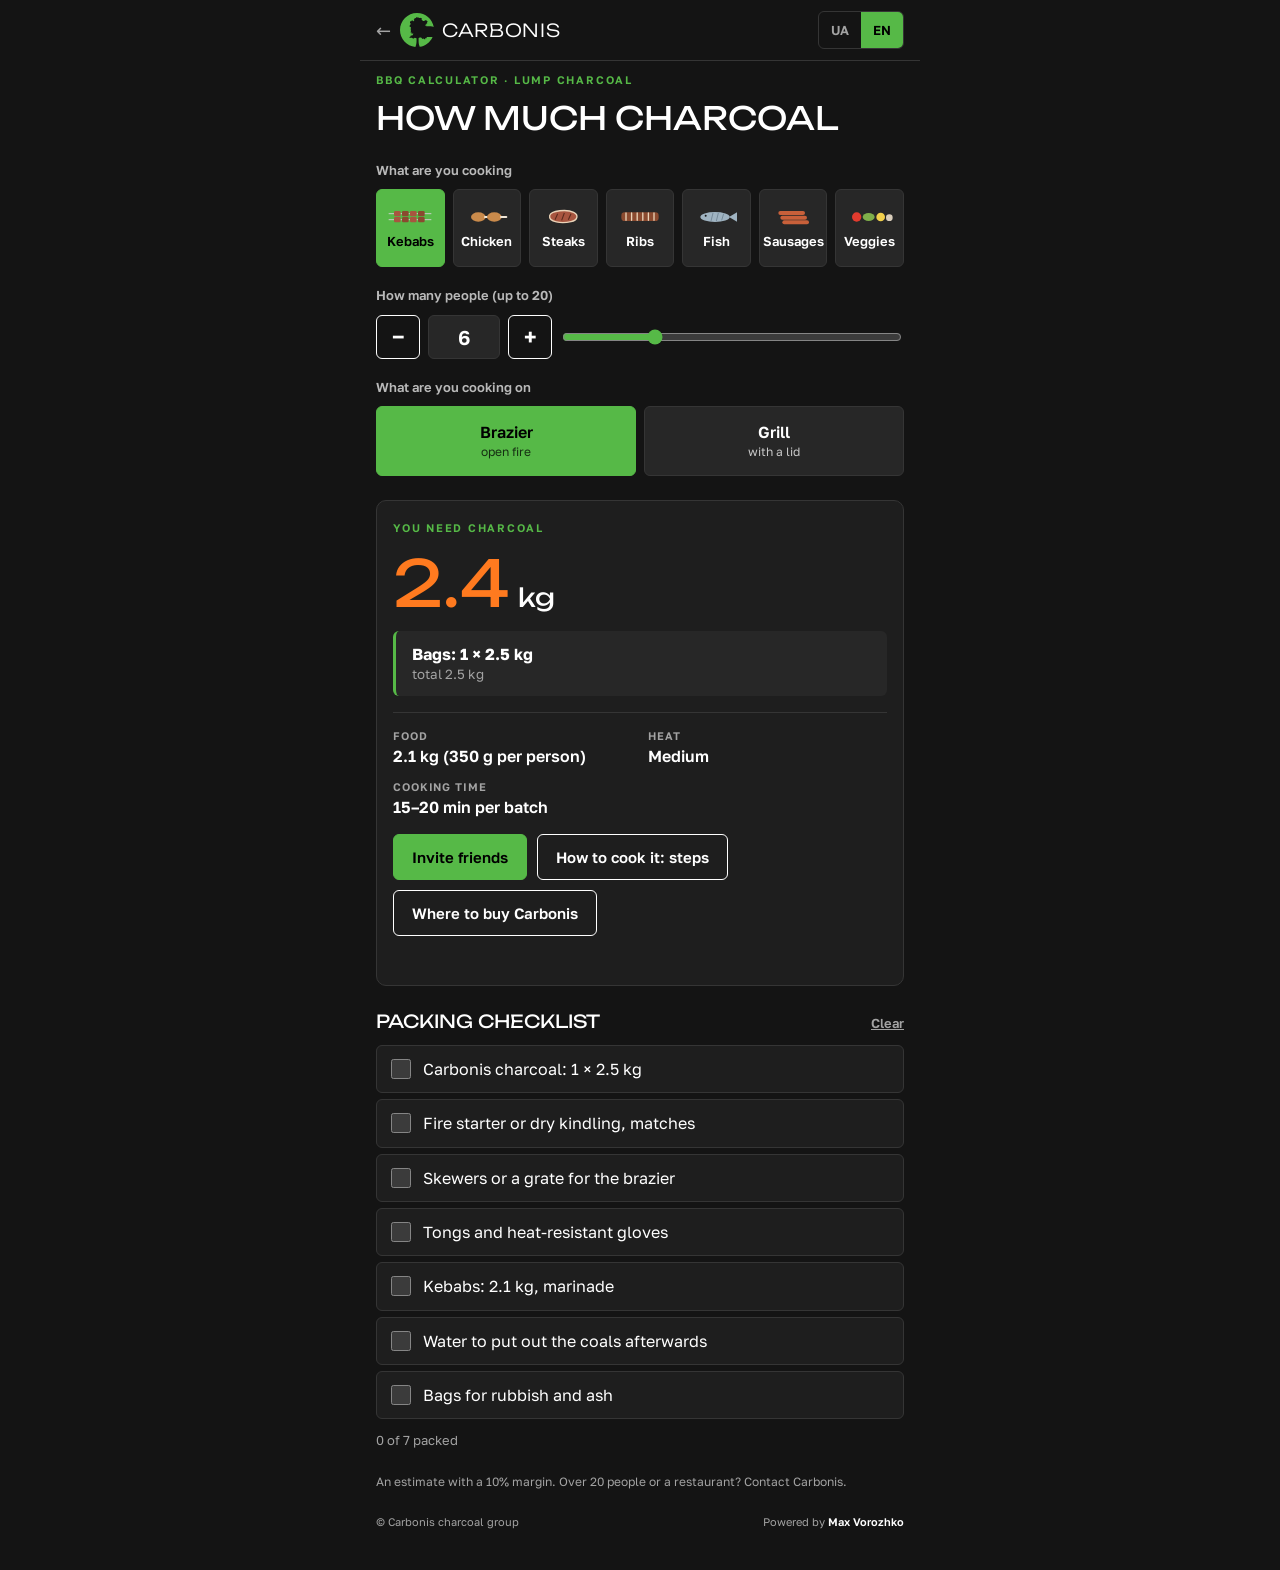
==== commit d2e0a1cc: "Fix logo, trim texts, uniform dish tiles with icons, sharing - Logo, favicon and app icons: remove t" ====
--- a/calculator/index.html
+++ b/calculator/index.html
@@ -56,7 +56,11 @@
 form { display: flex; flex-direction: column; gap: 20px; }
 fieldset { border: 0; padding: 0; margin: 0; min-width: 0; }
 legend, .label { display: block; padding: 0; margin-bottom: 10px; font: 600 13px/1.35 var(--font-sans); color: var(--ink-soft); }
-.chips { display: flex; flex-wrap: wrap; gap: 8px; }
+.chips { display: grid; grid-template-columns: repeat(4, minmax(0, 1fr)); gap: 8px; }
+.chips > div { display: flex; min-width: 0; }
+.chips > div > label { flex: 1; min-width: 0; display: flex; flex-direction: column; align-items: center; justify-content: center; gap: 6px; min-height: 78px; padding: 10px 2px; font-size: 13px; line-height: 1.2; text-align: center; white-space: nowrap; }
+.chips label svg { width: 48px; height: 22px; flex: none; }
+@media (min-width: 520px) { .chips { grid-template-columns: repeat(7, minmax(0, 1fr)); } }
 .chips input, .seg input { position: absolute; opacity: 0; pointer-events: none; }
 .chips label, .seg label { display: block; padding: 11px 16px; border: 1px solid var(--line); border-radius: var(--radius-sm); background: var(--surface-raised); font-weight: 600; cursor: pointer; user-select: none; }
 .chips label:hover, .seg label:hover { border-color: var(--brand-green); }
@@ -64,7 +68,8 @@
 .chips input:focus-visible + label, .seg input:focus-visible + label, button:focus-visible, a:focus-visible, input[type="range"]:focus-visible { outline: 2px solid var(--ink); outline-offset: 2px; }
 input[type="number"]:focus-visible { outline: 2px solid var(--brand-green); outline-offset: 0; border-color: var(--brand-green); }
 .seg { display: grid; grid-template-columns: 1fr 1fr; gap: 8px; }
-.seg label { text-align: center; padding: 14px 10px; }
+.seg > div { display: flex; min-width: 0; }
+.seg label { flex: 1; min-width: 0; display: flex; flex-direction: column; justify-content: center; text-align: center; padding: 14px 10px; min-height: 64px; }
 .seg small { display: block; font-weight: 400; font-size: 12px; opacity: 0.75; }
 .people { display: flex; align-items: center; gap: 8px; }
 .people button { width: 44px; height: 44px; flex: none; border: 1px solid var(--ink); border-radius: var(--radius-sm); background: transparent; color: var(--ink); font: 600 22px var(--font-sans); cursor: pointer; }
@@ -109,7 +114,8 @@
 .note { margin: 0; font-size: 12px; color: var(--ink-muted); }
 .foot { margin: 0; font-size: 11px; color: var(--ink-muted); display: flex; flex-wrap: wrap; gap: 6px 16px; justify-content: space-between; }
 .foot b { color: var(--ink); font-weight: 600; }
-@media (max-width: 380px) { .facts { grid-template-columns: 1fr; } }
+@media (max-width: 330px) { .facts { grid-template-columns: 1fr; } }
+@media (max-width: 350px) { .chips > div > label { font-size: 12px; } }
 </style>
 </head>
 <body>
@@ -122,8 +128,7 @@
 
   <header class="head">
     <p class="eyebrow" data-i18n="eyebrow">BBQ-калькулятор · деревне вугілля</p>
-    <h1 data-i18n="h1">Скільки вугілля взяти на BBQ</h1>
-    <p class="lead" data-i18n-html="lead">Оберіть страву, кількість гостей і на чому готуєте. Ми порахуємо <b>кілограми і мішки</b>.</p>
+    <h1 data-i18n="h1">Скільки вугілля взяти</h1>
   </header>
 
   <form id="calc" novalidate>
@@ -165,11 +170,9 @@
       <div><dt data-i18n="fFood">Продуктів</dt><dd id="food"></dd></div>
       <div><dt data-i18n="fHeat">Жар</dt><dd id="heat"></dd></div>
       <div><dt data-i18n="fTime">Час готування</dt><dd id="time"></dd></div>
-      <div><dt data-i18n="fLight">Розпал</dt><dd data-i18n="lightVal">20–25 хв до білого попелу</dd></div>
     </dl>
-    <p class="tip" id="tip"></p>
     <div class="actions">
-      <button type="button" class="btn" id="share" data-i18n="share">Поділитися розрахунком</button>
+      <button type="button" class="btn" id="share" data-i18n="share">Запросити друзів</button>
       <a class="btn ghost" id="howto" href="../guide/" data-i18n="howto">Як приготувати: кроки</a>
       <a class="btn ghost" id="buy" href="https://carbonis.com.ua/" target="_blank" rel="noopener" data-i18n="buy">Де купити Carbonis</a>
     </div>
@@ -185,13 +188,8 @@
     <p class="count" id="checkCount"></p>
   </section>
 
-  <a class="promo" href="../game/">
-    <img src="../assets/icons/icon-192.png" alt="" width="44" height="44" style="border-radius:10px">
-    <span><b data-i18n="promoTitle">Поки розгорається жар</b><small data-i18n="promoTxt">Пограйте в «Пригоди Вуглинки»: три міні-гри і рейтинг гравців.</small></span>
-    <span class="arrow" data-i18n="promoGo">Грати →</span>
-  </a>
-
-  <p class="note" data-i18n="note">Розрахунок орієнтовний, із запасом 10%. У вітер і холод беріть на третину більше. Для компаній понад 20 людей і для закладів звертайтеся до Carbonis напряму.</p>
+
+  <p class="note" data-i18n="note">Орієнтовно, із запасом 10%. Понад 20 людей або заклад — звертайтеся до Carbonis.</p>
   <p class="foot"><span>© Carbonis charcoal group</span><span>Powered by <b>Max Vorozhko</b></span></p>
 </main>
 
@@ -225,7 +223,7 @@
   var DICT = {
     home: { uk: "На головну", en: "Home" },
     eyebrow: { uk: "BBQ-калькулятор · деревне вугілля", en: "BBQ calculator · lump charcoal" },
-    h1: { uk: "Скільки вугілля взяти на BBQ", en: "How much charcoal for your BBQ" },
+    h1: { uk: "Скільки вугілля взяти", en: "How much charcoal" },
     lead: { uk: "Оберіть страву, кількість гостей і на чому готуєте. Ми порахуємо <b>кілограми і мішки</b>.", en: "Pick the dish, the number of guests and what you cook on. We'll work out the <b>kilograms and bags</b>." },
     qDish: { uk: "Що готуєте", en: "What are you cooking" },
     qPeople: { uk: "Скільки людей (до 20)", en: "How many people (up to 20)" },
@@ -238,7 +236,7 @@
     kgUnit: { uk: "кг", en: "kg" },
     fFood: { uk: "Продуктів", en: "Food" }, fHeat: { uk: "Жар", en: "Heat" }, fTime: { uk: "Час готування", en: "Cooking time" }, fLight: { uk: "Розпал", en: "Lighting" },
     lightVal: { uk: "20–25 хв до білого попелу", en: "20–25 min until white ash" },
-    share: { uk: "Поділитися розрахунком", en: "Share the result" },
+    share: { uk: "Запросити друзів", en: "Invite friends" },
     buy: { uk: "Де купити Carbonis", en: "Where to buy Carbonis" },
     howto: { uk: "Як приготувати: кроки", en: "How to cook it: steps" },
     copied: { uk: "Посилання скопійовано. Надішліть його друзям.", en: "Link copied. Send it to your friends." },
@@ -248,7 +246,7 @@
     promoTitle: { uk: "Поки розгорається жар", en: "While the coals heat up" },
     promoTxt: { uk: "Пограйте в «Пригоди Вуглинки»: три міні-гри і рейтинг гравців.", en: "Play Coalie’s Adventures: three mini-games and a leaderboard." },
     promoGo: { uk: "Грати →", en: "Play →" },
-    note: { uk: "Розрахунок орієнтовний, із запасом 10%. У вітер і холод беріть на третину більше. Для компаній понад 20 людей і для закладів звертайтеся до Carbonis напряму.", en: "An estimate with a 10% margin. In wind or cold, take a third more. For groups over 20 and for restaurants, contact Carbonis directly." }
+    note: { uk: "Орієнтовно, із запасом 10%. Понад 20 людей або заклад — звертайтеся до Carbonis.", en: "An estimate with a 10% margin. Over 20 people or a restaurant? Contact Carbonis." }
   };
 
   // Список «що взяти»: id стабільні, щоб галочки зберігалися між візитами
@@ -319,7 +317,7 @@
     input.type = "radio"; input.name = "dish"; input.id = "dish-" + d.id; input.value = d.id;
     if (i === 0) input.checked = true;
     var label = document.createElement("label");
-    label.htmlFor = input.id; label.dataset.dish = d.id;
+    label.htmlFor = input.id; label.dataset.dish = d.id; label.innerHTML = C.foodIcon(d.id) + "<span></span>";
     wrap.appendChild(input); wrap.appendChild(label);
     dishesEl.appendChild(wrap);
   });
@@ -367,7 +365,7 @@
   function render() {
     var s = state(), r = calculate(s.dish, s.people, s.deviceId);
     document.querySelectorAll("#dishes label").forEach(function (l) {
-      l.textContent = t(CONFIG.dishes.filter(function (d) { return d.id === l.dataset.dish; })[0].name);
+      l.querySelector("span").textContent = t(CONFIG.dishes.filter(function (d) { return d.id === l.dataset.dish; })[0].name);
     });
     document.getElementById("kg").textContent = fmt(r.need, 1);
     document.getElementById("bags").textContent = (C.lang === "en" ? "Bags: " : "Мішки: ") + bagText(r, C.lang);
@@ -378,17 +376,21 @@
       : fmt(r.food, 1) + " кг (" + Math.round(s.dish.portion * 1000) + " г на людину)";
     document.getElementById("heat").textContent = t(s.dish.heat);
     document.getElementById("time").textContent = t(s.dish.time);
-    document.getElementById("tip").textContent = t(r.device.tip);
     renderChecklist(r, s);
     document.getElementById("howto").href = "../guide/?dish=" + s.dishId + "&device=" + (s.deviceId === "grill" ? "kamado" : "mangal");
     // Адреса сторінки = поточний розрахунок, щоб ним було легко поділитися
     var q = new URLSearchParams({ dish: s.dishId, people: String(s.people), device: s.deviceId });
     history.replaceState(null, "", "?" + q.toString());
     lastText = (C.lang === "en"
-      ? "Carbonis BBQ: " + t(s.dish.name) + " for " + s.people + " people needs " + fmt(r.need, 1) + " kg of charcoal (" + bagText(r, "en") + ")."
-      : "Carbonis BBQ: " + t(s.dish.name).toLowerCase() + " на " + s.people + " осіб, потрібно " + fmt(r.need, 1) + " кг вугілля (" + bagText(r, "uk") + ").");
+      ? "You're invited " + INVITE[s.dishId].en + "! 🔥 There will be " + s.people + " of us. The Carbonis charcoal is sorted: " + fmt(r.need, 1) + " kg."
+      : "Запрошую " + INVITE[s.dishId].uk + "! 🔥 Нас буде " + s.people + ". Вугілля Carbonis уже пораховано: " + fmt(r.need, 1) + " кг.");
   }
   var lastText = "";
+  // «Запрошую на шашлик!»: страва у формі для запрошення
+  var INVITE = {
+    shashlik: { uk: "на шашлик", en: "for kebabs" }, chicken: { uk: "на курку з гриля", en: "for grilled chicken" }, steak: { uk: "на стейки", en: "for steaks" },
+    ribs: { uk: "на реберця", en: "for ribs" }, fish: { uk: "на рибу з гриля", en: "for grilled fish" }, sausage: { uk: "на ковбаски з гриля", en: "for grilled sausages" }, veg: { uk: "на овочі з гриля", en: "for grilled veggies" }
+  };
 
   function setPeople(n) {
     n = Math.min(CONFIG.maxPeople, Math.max(1, n));
@@ -407,15 +409,8 @@
   var toast = document.getElementById("toast"), toastTimer = 0;
   function say(msg) { toast.textContent = msg; clearTimeout(toastTimer); toastTimer = setTimeout(function () { toast.textContent = ""; }, 4000); }
   document.getElementById("share").addEventListener("click", function () {
-    var url = location.href;
-    C.event("calc-share", "Калькулятор: поділились");
-    if (navigator.share) {
-      navigator.share({ title: "Carbonis BBQ", text: lastText, url: url }).catch(function () {});
-      return;
-    }
-    if (navigator.clipboard && navigator.clipboard.writeText) {
-      navigator.clipboard.writeText(lastText + " " + url).then(function () { say(t(DICT.copied)); }, function () { say(t(DICT.copyFail)); });
-    } else say(t(DICT.copyFail));
+    C.event("calc-share", "Калькулятор: запросили друзів");
+    C.share({ title: "Carbonis BBQ", text: lastText, url: location.href }).then(function (r) { say(C.shareMsg(r)); });
   });
   document.getElementById("buy").addEventListener("click", function () { C.event("calc-buy", "Калькулятор: де купити"); });
   document.getElementById("checkReset").addEventListener("click", function () { checked = {}; C.store.set("calc.checked", checked); render(); });
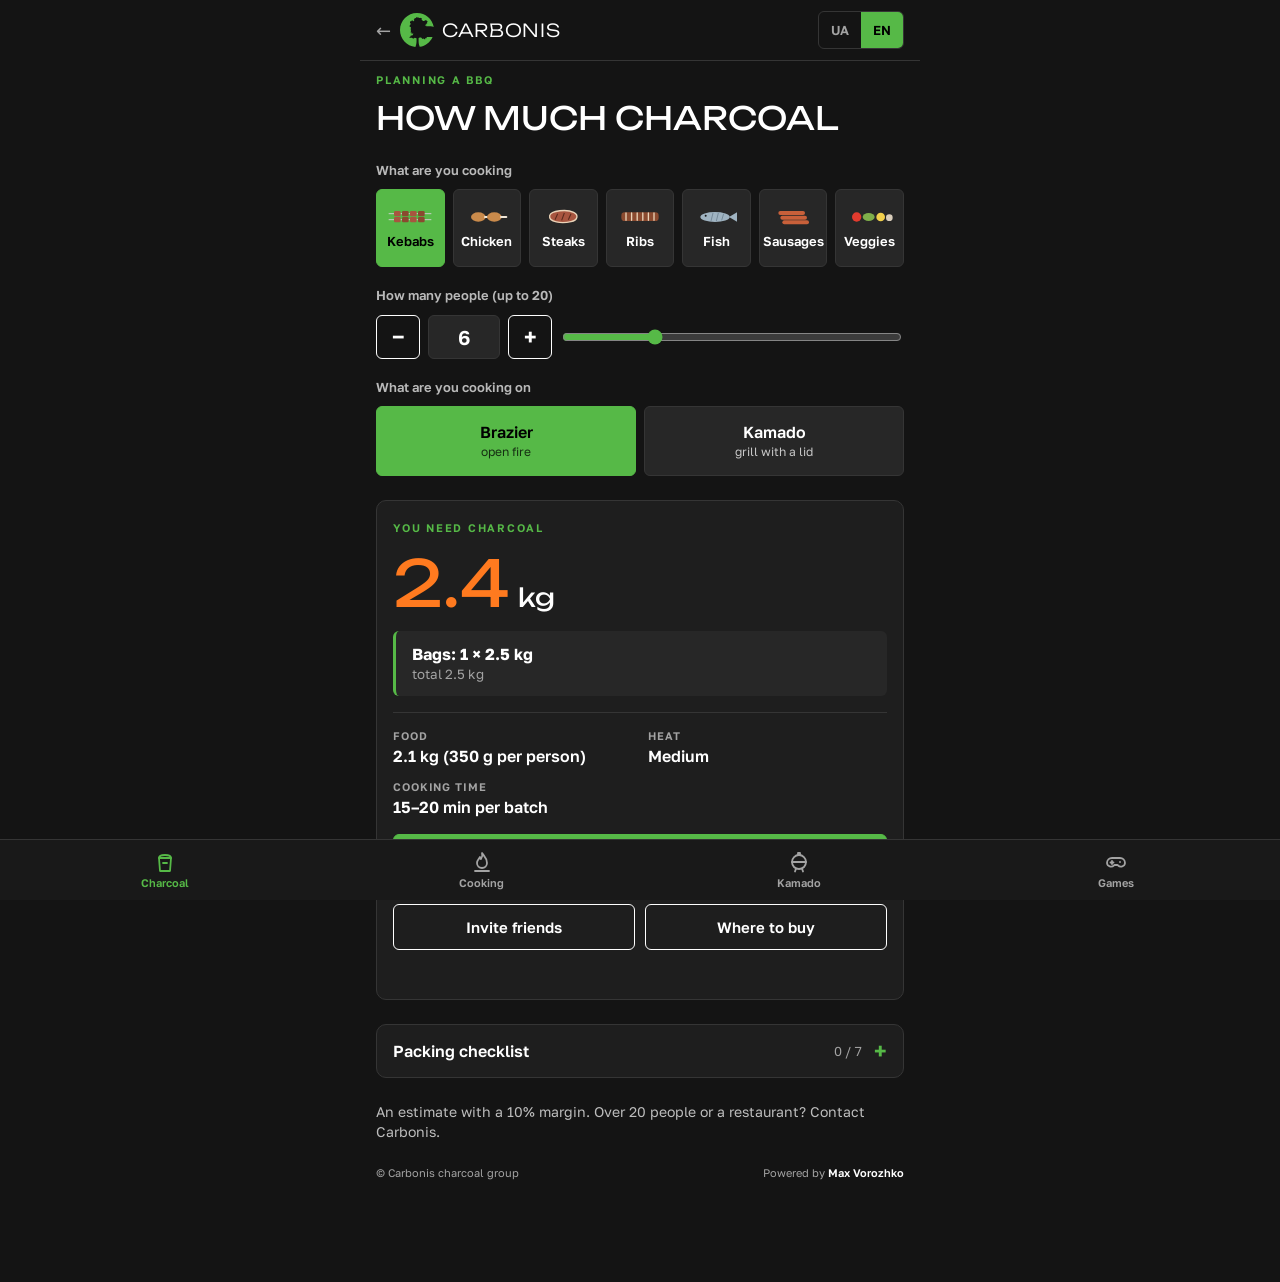
==== commit 947b8d2d: "One BBQ flow, bottom navigation, grill-side cooking mode, Kamado Bono section - One choice of dish, " ====
--- a/calculator/index.html
+++ b/calculator/index.html
@@ -88,21 +88,28 @@
 .facts dt { font: 600 11px/1.3 var(--font-label); letter-spacing: 0.08em; text-transform: uppercase; color: var(--ink-muted); margin-bottom: 2px; }
 .facts dd { margin: 0; font-weight: 600; overflow-wrap: anywhere; }
 .tip { margin: 0; font-size: 14px; color: var(--ink-soft); }
-.actions { display: flex; flex-wrap: wrap; gap: 10px; }
+.actions { display: grid; grid-template-columns: 1fr 1fr; gap: 10px; }
+.btn.primary { min-height: 54px; font-size: 17px; }
 .btn { display: inline-flex; align-items: center; justify-content: center; gap: 8px; border: 1px solid var(--brand-green); border-radius: var(--radius-sm); padding: 13px 18px; font: 600 15px var(--font-sans); text-decoration: none; color: var(--on-brand); background: var(--brand-green); cursor: pointer; }
 .btn:hover { background: #68cc59; }
 .btn.ghost { background: transparent; color: var(--ink); border-color: var(--ink); }
 .btn.ghost:hover { background: rgba(255, 255, 255, .08); }
 .toast { margin: 0; font-size: 13px; color: var(--brand-green); min-height: 1em; }
-.check { display: flex; flex-direction: column; gap: 12px; }
+.check { border: 1px solid var(--line); border-radius: var(--radius-md); background: var(--surface-card); }
+.check summary { display: flex; align-items: center; justify-content: space-between; gap: 12px; min-height: 52px; padding: 0 16px; font-weight: 600; cursor: pointer; list-style: none; }
+.check summary::-webkit-details-marker { display: none; }
+.check summary::after { content: "+"; color: var(--brand-green); font-size: 22px; line-height: 1; }
+.check[open] summary::after { content: "−"; }
+.check summary .count { margin-left: auto; }
+.check ul, .check .reset { margin: 0 12px 12px !important; }
 .check .row { display: flex; align-items: baseline; justify-content: space-between; gap: 12px; }
 .check .reset { appearance: none; background: none; border: 0; color: var(--ink-muted); font: 600 13px var(--font-label); text-decoration: underline; cursor: pointer; padding: 0; }
 .check ul { list-style: none; margin: 0; padding: 0; display: flex; flex-direction: column; gap: 6px; }
-.check li label { display: flex; align-items: center; gap: 12px; padding: 12px 14px; border: 1px solid var(--line); border-radius: var(--radius-sm); background: var(--surface-card); cursor: pointer; }
+.check li label { display: flex; align-items: center; gap: 12px; padding: 12px 14px; border: 1px solid var(--line); border-radius: var(--radius-sm); background: var(--surface-raised); cursor: pointer; }
 .check li input { width: 20px; height: 20px; flex: none; accent-color: var(--brand-green); margin: 0; }
 .check li span { min-width: 0; overflow-wrap: anywhere; }
 .check li input:checked + span { color: var(--ink-muted); text-decoration: line-through; }
-.check .count { margin: 0; font-size: 13px; color: var(--ink-muted); }
+.check .count { font-size: 13px; font-weight: 400; color: var(--ink-muted); font-variant-numeric: tabular-nums; }
 .promo { display: flex; gap: 14px; align-items: center; padding: 16px; border: 1px solid var(--line); border-radius: var(--radius-md); background: linear-gradient(120deg, rgba(255, 122, 31, .18), rgba(255, 122, 31, 0) 60%), var(--surface-card); text-decoration: none; color: var(--ink); }
 .promo:hover { border-color: var(--brand-green); }
 .promo > span:not(.arrow) { flex: 1; min-width: 0; }
@@ -111,7 +118,7 @@
 .promo b { display: block; font-weight: 600; }
 .promo small { color: var(--ink-muted); }
 .promo .arrow { margin-left: auto; color: var(--brand-green); font-weight: 600; flex: none; }
-.note { margin: 0; font-size: 12px; color: var(--ink-muted); }
+.note { margin: 0; font-size: 14px; color: #bdbdbd; }
 .foot { margin: 0; font-size: 11px; color: var(--ink-muted); display: flex; flex-wrap: wrap; gap: 6px 16px; justify-content: space-between; }
 .foot b { color: var(--ink); font-weight: 600; }
 @media (max-width: 330px) { .facts { grid-template-columns: 1fr; } }
@@ -127,7 +134,7 @@
   </div>
 
   <header class="head">
-    <p class="eyebrow" data-i18n="eyebrow">BBQ-калькулятор · деревне вугілля</p>
+    <p class="eyebrow" data-i18n="eyebrow">Планую BBQ</p>
     <h1 data-i18n="h1">Скільки вугілля взяти</h1>
   </header>
 
@@ -155,8 +162,8 @@
           <label for="dev-mangal"><span data-i18n="mangal">Мангал</span><small data-i18n="mangalSub">відкритий жар</small></label>
         </div>
         <div>
-          <input type="radio" name="device" id="dev-grill" value="grill">
-          <label for="dev-grill"><span data-i18n="grill">Гриль</span><small data-i18n="grillSub">з кришкою</small></label>
+          <input type="radio" name="device" id="dev-kamado" value="kamado">
+          <label for="dev-kamado"><span data-i18n="grill">Камадо</span><small data-i18n="grillSub">гриль з кришкою</small></label>
         </div>
       </div>
     </fieldset>
@@ -171,22 +178,19 @@
       <div><dt data-i18n="fHeat">Жар</dt><dd id="heat"></dd></div>
       <div><dt data-i18n="fTime">Час готування</dt><dd id="time"></dd></div>
     </dl>
+    <a class="btn primary" id="howto" href="../guide/" data-i18n="howto">Готувати покроково →</a>
     <div class="actions">
-      <button type="button" class="btn" id="share" data-i18n="share">Запросити друзів</button>
-      <a class="btn ghost" id="howto" href="../guide/" data-i18n="howto">Як приготувати: кроки</a>
-      <a class="btn ghost" id="buy" href="https://carbonis.com.ua/" target="_blank" rel="noopener" data-i18n="buy">Де купити Carbonis</a>
+      <button type="button" class="btn ghost" id="share" data-i18n="share">Запросити друзів</button>
+      <a class="btn ghost" id="buy" href="https://carbonis.com.ua/" target="_blank" rel="noopener" data-i18n="buy">Де купити</a>
     </div>
     <p class="toast" id="toast" role="status"></p>
   </section>
 
-  <section class="check" aria-labelledby="checkTitle">
-    <div class="row">
-      <h2 id="checkTitle" data-i18n="checkTitle">Що взяти з собою</h2>
-      <button type="button" class="reset" id="checkReset" data-i18n="checkReset">Очистити</button>
-    </div>
+  <details class="check" id="checkBox">
+    <summary><span data-i18n="checkTitle">Що взяти з собою</span><span class="count" id="checkCount"></span></summary>
     <ul id="checklist"></ul>
-    <p class="count" id="checkCount"></p>
-  </section>
+    <button type="button" class="reset" id="checkReset" data-i18n="checkReset">Очистити</button>
+  </details>
 
 
   <p class="note" data-i18n="note">Орієнтовно, із запасом 10%. Понад 20 людей або заклад — звертайтеся до Carbonis.</p>
@@ -206,7 +210,7 @@
     bags: [10, 4, 2.5],      // фасування Carbonis, кг
     devices: {
       mangal: { k: 1.0,  min: 1.5, tip: { uk: "Розкладіть вугілля рівним шаром 5–7 см, шампури тримайте на висоті 10–15 см над жаром.", en: "Spread the coals in an even 5–7 cm layer and keep skewers 10–15 cm above the embers." } },
-      grill:  { k: 0.75, min: 1.0, tip: { uk: "Зробіть дві зони: вугілля з одного боку, порожньо з іншого. Кришка береже жар і вугілля.", en: "Set up two zones: coals on one side, empty on the other. The lid saves heat and charcoal." } }
+      kamado: { k: 0.75, min: 1.0, tip: { uk: "Зробіть дві зони: вугілля з одного боку, порожньо з іншого. Кришка береже жар і вугілля.", en: "Set up two zones: coals on one side, empty on the other. The lid saves heat and charcoal." } }
     },
     // portion: кг сирого продукту на людину; k: кг вугілля на 1 кг продукту (для мангала)
     dishes: [
@@ -222,7 +226,7 @@
 
   var DICT = {
     home: { uk: "На головну", en: "Home" },
-    eyebrow: { uk: "BBQ-калькулятор · деревне вугілля", en: "BBQ calculator · lump charcoal" },
+    eyebrow: { uk: "Планую BBQ", en: "Planning a BBQ" },
     h1: { uk: "Скільки вугілля взяти", en: "How much charcoal" },
     lead: { uk: "Оберіть страву, кількість гостей і на чому готуєте. Ми порахуємо <b>кілограми і мішки</b>.", en: "Pick the dish, the number of guests and what you cook on. We'll work out the <b>kilograms and bags</b>." },
     qDish: { uk: "Що готуєте", en: "What are you cooking" },
@@ -231,14 +235,14 @@
     more: { uk: "Більше людей", en: "More people" },
     qDevice: { uk: "На чому готуєте", en: "What are you cooking on" },
     mangal: { uk: "Мангал", en: "Brazier" }, mangalSub: { uk: "відкритий жар", en: "open fire" },
-    grill: { uk: "Гриль", en: "Grill" }, grillSub: { uk: "з кришкою", en: "with a lid" },
+    grill: { uk: "Камадо", en: "Kamado" }, grillSub: { uk: "гриль з кришкою", en: "grill with a lid" },
     need: { uk: "Вам потрібно вугілля", en: "You need charcoal" },
     kgUnit: { uk: "кг", en: "kg" },
     fFood: { uk: "Продуктів", en: "Food" }, fHeat: { uk: "Жар", en: "Heat" }, fTime: { uk: "Час готування", en: "Cooking time" }, fLight: { uk: "Розпал", en: "Lighting" },
     lightVal: { uk: "20–25 хв до білого попелу", en: "20–25 min until white ash" },
     share: { uk: "Запросити друзів", en: "Invite friends" },
-    buy: { uk: "Де купити Carbonis", en: "Where to buy Carbonis" },
-    howto: { uk: "Як приготувати: кроки", en: "How to cook it: steps" },
+    buy: { uk: "Де купити", en: "Where to buy" },
+    howto: { uk: "Готувати покроково →", en: "Cook step by step →" },
     copied: { uk: "Посилання скопійовано. Надішліть його друзям.", en: "Link copied. Send it to your friends." },
     copyFail: { uk: "Не вдалося скопіювати. Скопіюйте адресу сторінки вручну.", en: "Couldn't copy. Copy the page address manually." },
     checkTitle: { uk: "Що взяти з собою", en: "Packing checklist" },
@@ -325,10 +329,11 @@
   var peopleEl = document.getElementById("people");
   var rangeEl = document.getElementById("peopleRange");
 
-  // Стан із посилання: ?dish=steak&people=8&device=grill
+  // Стан із посилання (?dish=steak&people=8&device=kamado), а якщо його немає — останній вибір користувача
   (function fromUrl() {
-    var q = new URLSearchParams(location.search);
-    var d = q.get("dish"), p = parseInt(q.get("people"), 10), dev = q.get("device");
+    var q = new URLSearchParams(location.search), plan = C.plan.get();
+    var d = q.get("dish") || plan.dish, p = parseInt(q.get("people") || plan.people, 10), dev = q.get("device") || plan.device;
+    if (dev === "grill") dev = "kamado";
     if (d && document.getElementById("dish-" + d)) document.getElementById("dish-" + d).checked = true;
     if (!isNaN(p)) { p = Math.min(CONFIG.maxPeople, Math.max(1, p)); peopleEl.value = p; rangeEl.value = p; }
     if (dev && document.getElementById("dev-" + dev)) document.getElementById("dev-" + dev).checked = true;
@@ -357,9 +362,7 @@
       span.textContent = t(it.text);
       label.appendChild(box); label.appendChild(span); li.appendChild(label); ul.appendChild(li);
     });
-    document.getElementById("checkCount").textContent = C.lang === "en"
-      ? done + " of " + items.length + " packed"
-      : "Зібрано " + done + " з " + items.length;
+    document.getElementById("checkCount").textContent = done + " / " + items.length;
   }
 
   function render() {
@@ -377,7 +380,8 @@
     document.getElementById("heat").textContent = t(s.dish.heat);
     document.getElementById("time").textContent = t(s.dish.time);
     renderChecklist(r, s);
-    document.getElementById("howto").href = "../guide/?dish=" + s.dishId + "&device=" + (s.deviceId === "grill" ? "kamado" : "mangal");
+    document.getElementById("howto").href = "../guide/?dish=" + s.dishId + "&device=" + s.deviceId;
+    C.plan.set({ dish: s.dishId, people: s.people, device: s.deviceId });
     // Адреса сторінки = поточний розрахунок, щоб ним було легко поділитися
     var q = new URLSearchParams({ dish: s.dishId, people: String(s.people), device: s.deviceId });
     history.replaceState(null, "", "?" + q.toString());
@@ -423,6 +427,7 @@
   }
   C.onLang(paint);
   paint();
+  C.nav("plan");
   C.autoOfferInstall = true;
   setTimeout(function () { C.offerInstall(); }, 8000);
 })();
